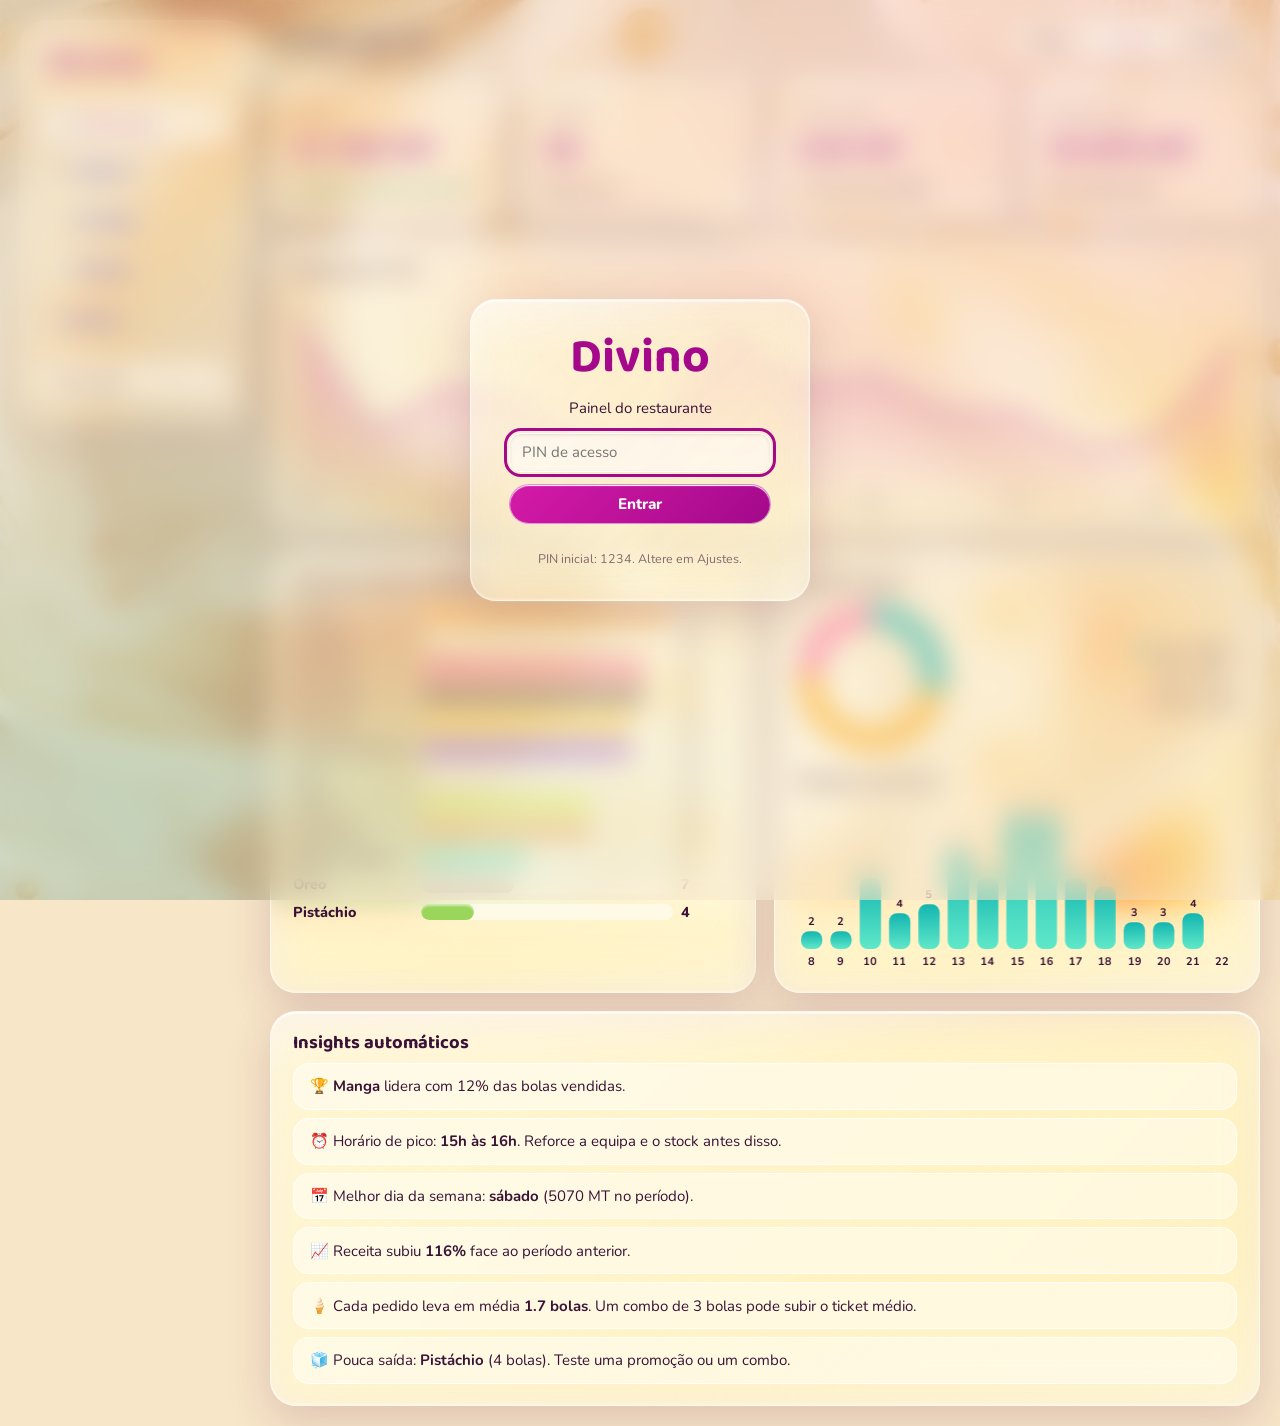
==== admin/index.html @ 0c8be206 "gelataria v1 gelataria completa na primeira versao, onde todas as fotos ainda sao as tiradas das red" ====
<!doctype html>
<html lang="pt">
<head>
<meta charset="utf-8">
<meta name="viewport" content="width=device-width,initial-scale=1">
<title>Divino · Painel do restaurante</title>
<meta name="robots" content="noindex">
<link rel="icon" href="../assets/favicon.svg">
<link href="https://fonts.googleapis.com/css2?family=Baloo+2:wght@600;800&family=Nunito:wght@400;600;800&display=swap" rel="stylesheet">
<link rel="stylesheet" href="admin.css">
</head>
<body>
<div id="gate" class="gate">
  <form id="pinForm" class="glass gate-card" autocomplete="off">
    <h1>Divino</h1><p>Painel do restaurante</p>
    <input id="pin" type="password" inputmode="numeric" placeholder="PIN de acesso" aria-label="PIN de acesso" autofocus>
    <button class="btn pri">Entrar</button>
    <small id="pinErr" role="alert"></small><small class="dim">PIN inicial: 1234. Altere em Ajustes.</small>
  </form>
</div>

<div class="app">
  <aside class="glass side">
    <h1>Divino</h1>
    <nav id="nav">
      <a href="#bi">📊 Visão geral</a><a href="#sabores">🍨 Sabores</a><a href="#cardapio">📋 Cardápio</a><a href="#pedidos">🧾 Pedidos</a><a href="#ajustes">⚙️ Ajustes</a>
    </nav>
    <a class="btn" href="../index.html" target="_blank">Ver o site</a>
  </aside>
  <main id="view"></main>
</div>
<script src="../js/store.js"></script>
<script src="admin.js"></script>
</body>
</html>
---- admin/admin.css ----
:root{--ink:#3a1236;--mag:#A3098A;--teal:#0e9893;--pink:#FF6FA8;--sun:#FFD23F}
*{box-sizing:border-box}
body{margin:0;min-height:100vh;font:400 15px/1.5 Nunito,system-ui,sans-serif;color:var(--ink);background:#f7e6c8 url(../assets/img/bg-gelato.jpg) center/cover fixed}
body::before{content:"";position:fixed;inset:0;background:radial-gradient(60% 50% at 80% 10%,#ff6fa855,transparent),radial-gradient(50% 50% at 10% 90%,#14b5b055,transparent);pointer-events:none}
h1,h2,h3{font-family:'Baloo 2',sans-serif;margin:0;line-height:1.1}h2{font-size:2rem}h3{font-size:1.15rem;margin-bottom:.6rem}
/* liquid glass */
.glass{position:relative;overflow:hidden;border-radius:26px;background:linear-gradient(135deg,rgba(255,255,255,.42),rgba(255,255,255,.12));backdrop-filter:blur(22px) saturate(190%) brightness(1.05);-webkit-backdrop-filter:blur(22px) saturate(190%) brightness(1.05);border:1px solid rgba(255,255,255,.6);box-shadow:inset 0 1.5px 1px rgba(255,255,255,.9),inset 0 -1.5px 1px rgba(255,255,255,.25),inset 0 0 30px rgba(255,255,255,.12),0 14px 44px rgba(120,50,90,.2)}
.glass::before{content:"";position:absolute;inset:0;background:radial-gradient(120% 55% at 15% -12%,rgba(255,255,255,.6),transparent 55%),radial-gradient(60% 40% at 100% 100%,rgba(255,255,255,.25),transparent);pointer-events:none}
.glass>*{position:relative}
.app{position:relative;display:grid;grid-template-columns:230px 1fr;gap:20px;padding:20px;max-width:1400px;margin:auto}
.side{padding:1.4rem 1rem;align-self:start;position:sticky;top:20px;display:grid;gap:1.2rem}.side h1{font-size:2.2rem;color:var(--mag);padding-left:.6rem}
nav{display:grid;gap:4px}nav a{padding:.7rem 1rem;border-radius:16px;text-decoration:none;font-weight:800;transition:background .2s}nav a:hover{background:rgba(255,255,255,.4)}
nav a.on{background:rgba(255,255,255,.65);box-shadow:inset 0 1px 1px #fff,0 4px 14px rgba(163,9,138,.18);color:var(--mag)}
main{display:grid;gap:18px;align-content:start;min-width:0}.head{display:flex;justify-content:space-between;align-items:center;gap:1rem;flex-wrap:wrap}
.card{padding:1.3rem 1.4rem}.grid{display:grid;gap:18px}.g4{grid-template-columns:repeat(auto-fit,minmax(190px,1fr))}.g2{grid-template-columns:repeat(auto-fit,minmax(340px,1fr))}
.kpi small{opacity:.7;font-weight:800}.kpi b{display:block;font:800 2.1rem 'Baloo 2';color:var(--mag)}.kpi span{font-size:.85rem;font-weight:800}.up{color:#0a8a4a}.down{color:#c0262d}
.btn{font:800 .95rem Nunito;border:1px solid rgba(255,255,255,.7);background:rgba(255,255,255,.5);color:var(--ink);padding:.55rem 1.1rem;border-radius:99px;cursor:pointer;text-decoration:none;display:inline-block;box-shadow:inset 0 1px 1px #fff;backdrop-filter:blur(8px)}
.btn:hover{background:rgba(255,255,255,.8)}.btn.pri{background:linear-gradient(135deg,#d41aa8,#A3098A);color:#fff;border-color:#ffffff88}.btn.dng{color:#c0262d}
input,select{font:inherit;color:inherit;background:rgba(255,255,255,.55);border:1px solid rgba(255,255,255,.8);border-radius:12px;padding:.45rem .7rem;box-shadow:inset 0 1px 3px rgba(120,50,90,.15);min-width:0}
input[type=color]{padding:0;width:40px;height:36px;cursor:pointer}input:focus-visible,select:focus-visible,.btn:focus-visible,nav a:focus-visible{outline:3px solid var(--mag);outline-offset:2px}
.row{display:grid;grid-template-columns:44px 1fr 110px 64px 40px;gap:10px;align-items:center;padding:.5rem 0;border-bottom:1px solid rgba(255,255,255,.55)}.row.mn{grid-template-columns:1fr 110px 64px 40px}.row:last-child{border:0}
.num{display:flex;align-items:center;gap:6px}.num input{width:76px}
.sw{position:relative;width:52px;height:30px;display:inline-block}.sw input{position:absolute;opacity:0;inset:0;margin:0;cursor:pointer;z-index:2}
.sw span{position:absolute;inset:0;border-radius:99px;background:rgba(120,50,90,.28);box-shadow:inset 0 2px 4px rgba(0,0,0,.2);transition:.25s}.sw span::after{content:"";position:absolute;top:3px;left:3px;width:24px;height:24px;border-radius:50%;background:#fff;box-shadow:0 2px 6px rgba(0,0,0,.3);transition:.25s}
.sw input:checked+span{background:#17b890}.sw input:checked+span::after{transform:translateX(22px)}.sw input:focus-visible+span{outline:3px solid var(--mag)}
.big{display:flex;align-items:center;gap:1rem;justify-content:space-between}
canvas{width:100%;height:220px;display:block}
.hb{display:grid;grid-template-columns:120px 1fr 52px;gap:8px;align-items:center;margin:.35rem 0;font-weight:800;font-size:.9rem}.hb div{height:16px;border-radius:99px;background:rgba(255,255,255,.5);overflow:hidden}.hb i{display:block;height:100%;border-radius:99px;background:var(--c,#d41aa8);box-shadow:inset 0 2px 2px #fff8}
.donut{width:150px;height:150px;border-radius:50%;flex:none;box-shadow:0 8px 20px rgba(0,0,0,.15);-webkit-mask:radial-gradient(circle,transparent 46%,#000 47%);mask:radial-gradient(circle,transparent 46%,#000 47%)}.legend{display:grid;gap:4px;font-weight:800}.legend i{display:inline-block;width:12px;height:12px;border-radius:50%;margin-right:6px}
.ins{display:grid;gap:8px;margin:0;padding:0;list-style:none}.ins li{padding:.7rem 1rem;border-radius:16px;background:rgba(255,255,255,.45);border:1px solid rgba(255,255,255,.7)}
.seg{display:inline-flex;gap:4px;padding:4px;border-radius:99px;background:rgba(255,255,255,.4)}.seg button{border:0;background:none;padding:.4rem 1rem;border-radius:99px;font:800 .9rem Nunito;cursor:pointer;color:var(--ink)}.seg .on{background:#fff;box-shadow:0 2px 8px rgba(163,9,138,.25);color:var(--mag)}
table{width:100%;border-collapse:collapse}th,td{text-align:left;padding:.55rem .4rem;border-bottom:1px solid rgba(255,255,255,.6);vertical-align:top}th{font-size:.8rem;opacity:.7}.tag{padding:.1rem .6rem;border-radius:99px;background:#ffd23f;font-weight:800;font-size:.78rem}.tag.demo{background:#e4c9ff}
details{margin-bottom:.6rem}summary{cursor:pointer;font:800 1.1rem 'Baloo 2';padding:.4rem 0}
.gate{position:fixed;inset:0;z-index:100;display:grid;place-items:center;background:rgba(247,230,200,.5);backdrop-filter:blur(14px)}.gate[hidden]{display:none}
.gate-card{padding:2rem 2.4rem;display:grid;gap:.8rem;text-align:center;width:min(340px,90vw)}.gate-card h1{font-size:3rem;color:var(--mag)}.gate-card p{margin:0}#pinErr{color:#c0262d;font-weight:800}.dim{opacity:.6}
@media(max-width:860px){.app{grid-template-columns:1fr;padding:12px}.side{position:static;grid-template-columns:1fr}nav{grid-template-columns:repeat(auto-fit,minmax(120px,1fr))}.row{grid-template-columns:40px 1fr 96px 56px 36px}.hb{grid-template-columns:90px 1fr 44px}}
@media(prefers-reduced-motion:reduce){*{transition:none!important}}
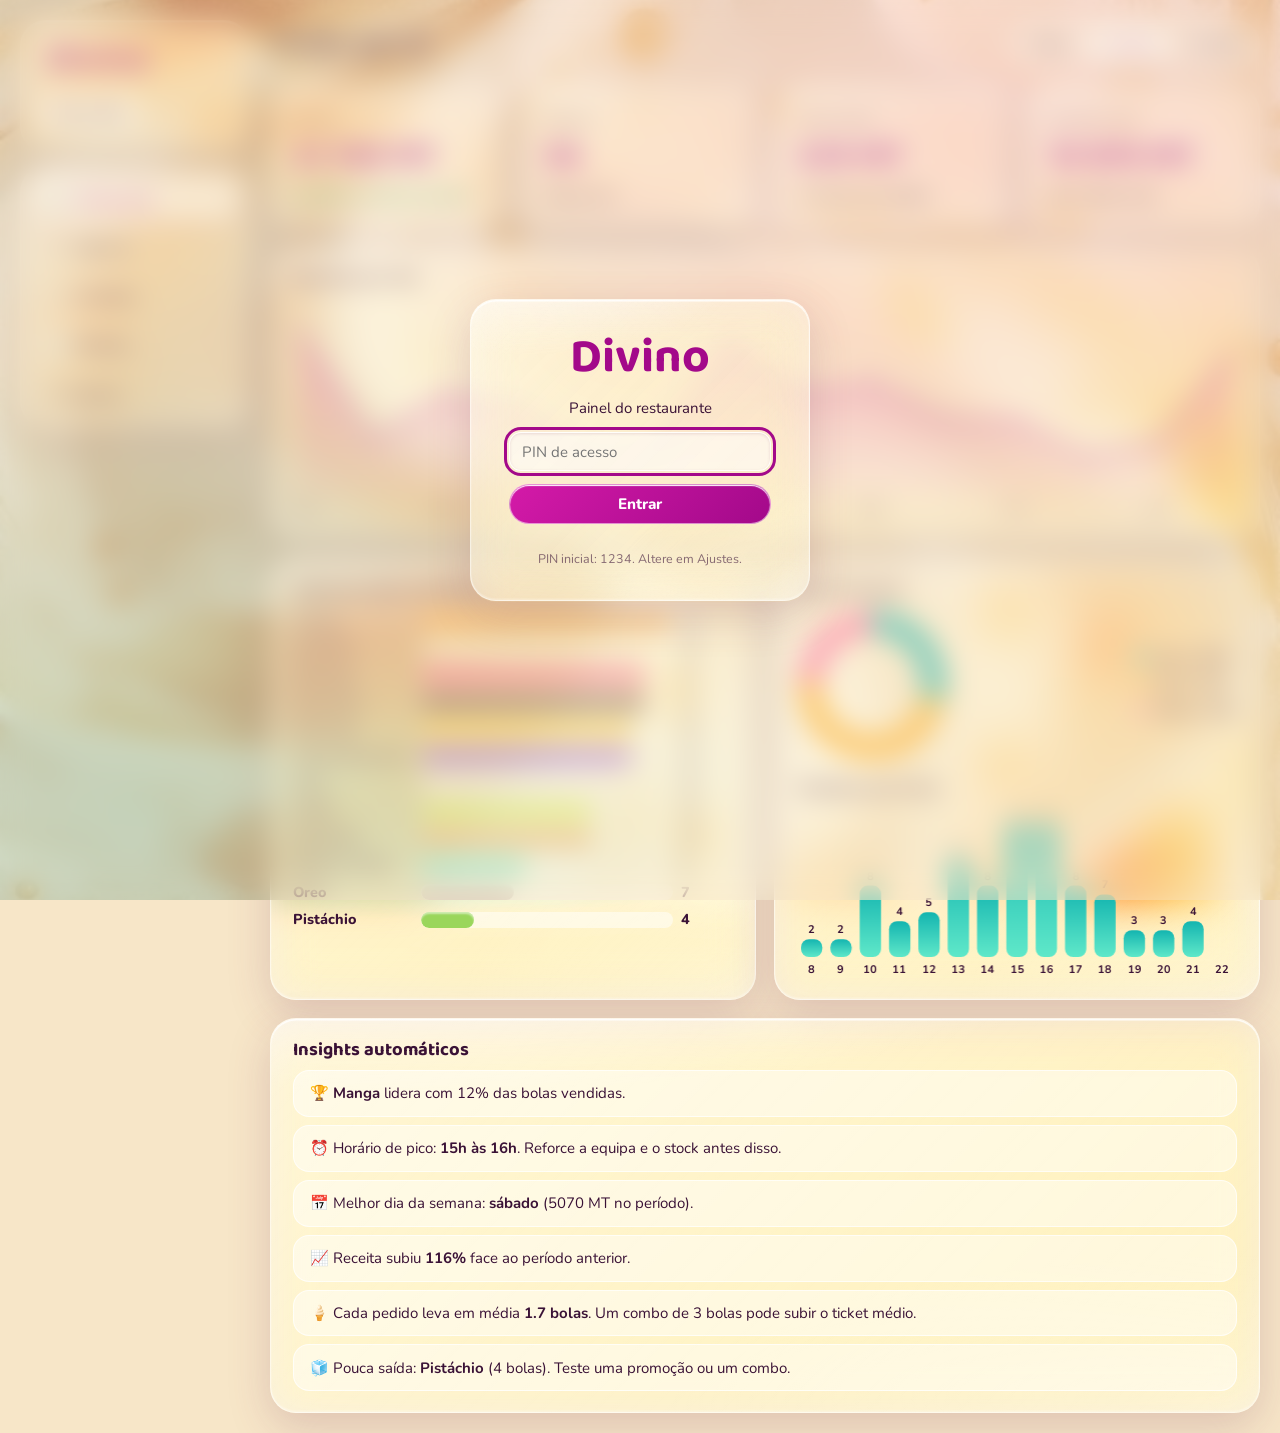
==== commit 6e07a804: "responsive UI ui melhor para os despositivos android e ios e tablets" ====
--- a/admin/index.html
+++ b/admin/index.html
@@ -2,7 +2,8 @@
 <html lang="pt">
 <head>
 <meta charset="utf-8">
-<meta name="viewport" content="width=device-width,initial-scale=1">
+<meta name="viewport" content="width=device-width,initial-scale=1,viewport-fit=cover">
+<meta name="theme-color" content="#f7e6c8">
 <title>Divino · Painel do restaurante</title>
 <meta name="robots" content="noindex">
 <link rel="icon" href="../assets/favicon.svg">
@@ -20,12 +21,11 @@
 </div>
 
 <div class="app">
-  <aside class="glass side">
-    <h1>Divino</h1>
-    <nav id="nav">
-      <a href="#bi">📊 Visão geral</a><a href="#sabores">🍨 Sabores</a><a href="#cardapio">📋 Cardápio</a><a href="#pedidos">🧾 Pedidos</a><a href="#ajustes">⚙️ Ajustes</a>
+  <aside class="side">
+    <div class="glass brand"><h1>Divino</h1><a class="btn" href="../index.html" target="_blank">Ver o site</a></div>
+    <nav id="nav" class="glass" aria-label="Secções">
+      <a href="#bi"><i>📊</i><span>Visão geral</span></a><a href="#sabores"><i>🍨</i><span>Sabores</span></a><a href="#cardapio"><i>📋</i><span>Cardápio</span></a><a href="#pedidos"><i>🧾</i><span>Pedidos</span></a><a href="#ajustes"><i>⚙️</i><span>Ajustes</span></a>
     </nav>
-    <a class="btn" href="../index.html" target="_blank">Ver o site</a>
   </aside>
   <main id="view"></main>
 </div>
--- a/admin/admin.css
+++ b/admin/admin.css
@@ -1,6 +1,6 @@
 :root{--ink:#3a1236;--mag:#A3098A;--teal:#0e9893;--pink:#FF6FA8;--sun:#FFD23F}
 *{box-sizing:border-box}
-body{margin:0;min-height:100vh;font:400 15px/1.5 Nunito,system-ui,sans-serif;color:var(--ink);background:#f7e6c8 url(../assets/img/bg-gelato.jpg) center/cover fixed}
+body{margin:0;overflow-x:hidden;-webkit-tap-highlight-color:transparent;min-height:100vh;font:400 15px/1.5 Nunito,system-ui,sans-serif;color:var(--ink);background:#f7e6c8 url(../assets/img/bg-gelato.jpg) center/cover fixed}
 body::before{content:"";position:fixed;inset:0;background:radial-gradient(60% 50% at 80% 10%,#ff6fa855,transparent),radial-gradient(50% 50% at 10% 90%,#14b5b055,transparent);pointer-events:none}
 h1,h2,h3{font-family:'Baloo 2',sans-serif;margin:0;line-height:1.1}h2{font-size:2rem}h3{font-size:1.15rem;margin-bottom:.6rem}
 /* liquid glass */
@@ -8,11 +8,11 @@
 .glass::before{content:"";position:absolute;inset:0;background:radial-gradient(120% 55% at 15% -12%,rgba(255,255,255,.6),transparent 55%),radial-gradient(60% 40% at 100% 100%,rgba(255,255,255,.25),transparent);pointer-events:none}
 .glass>*{position:relative}
 .app{position:relative;display:grid;grid-template-columns:230px 1fr;gap:20px;padding:20px;max-width:1400px;margin:auto}
-.side{padding:1.4rem 1rem;align-self:start;position:sticky;top:20px;display:grid;gap:1.2rem}.side h1{font-size:2.2rem;color:var(--mag);padding-left:.6rem}
-nav{display:grid;gap:4px}nav a{padding:.7rem 1rem;border-radius:16px;text-decoration:none;font-weight:800;transition:background .2s}nav a:hover{background:rgba(255,255,255,.4)}
+.side{align-self:start;position:sticky;top:20px;display:grid;gap:14px}.brand{padding:1.2rem 1rem;display:grid;gap:.8rem;justify-items:start}.brand h1{font-size:2.2rem;color:var(--mag);padding-left:.6rem}nav{padding:.6rem}nav a i{font-style:normal;margin-right:.55rem}
+nav{display:grid;gap:4px}nav a{color:inherit;padding:.7rem 1rem;border-radius:16px;text-decoration:none;font-weight:800;transition:background .2s}nav a:hover{background:rgba(255,255,255,.4)}
 nav a.on{background:rgba(255,255,255,.65);box-shadow:inset 0 1px 1px #fff,0 4px 14px rgba(163,9,138,.18);color:var(--mag)}
 main{display:grid;gap:18px;align-content:start;min-width:0}.head{display:flex;justify-content:space-between;align-items:center;gap:1rem;flex-wrap:wrap}
-.card{padding:1.3rem 1.4rem}.grid{display:grid;gap:18px}.g4{grid-template-columns:repeat(auto-fit,minmax(190px,1fr))}.g2{grid-template-columns:repeat(auto-fit,minmax(340px,1fr))}
+.card{padding:1.3rem 1.4rem}.grid{display:grid;gap:18px}.g4{grid-template-columns:repeat(auto-fit,minmax(min(100%,170px),1fr))}.g2{grid-template-columns:repeat(auto-fit,minmax(min(100%,340px),1fr))}
 .kpi small{opacity:.7;font-weight:800}.kpi b{display:block;font:800 2.1rem 'Baloo 2';color:var(--mag)}.kpi span{font-size:.85rem;font-weight:800}.up{color:#0a8a4a}.down{color:#c0262d}
 .btn{font:800 .95rem Nunito;border:1px solid rgba(255,255,255,.7);background:rgba(255,255,255,.5);color:var(--ink);padding:.55rem 1.1rem;border-radius:99px;cursor:pointer;text-decoration:none;display:inline-block;box-shadow:inset 0 1px 1px #fff;backdrop-filter:blur(8px)}
 .btn:hover{background:rgba(255,255,255,.8)}.btn.pri{background:linear-gradient(135deg,#d41aa8,#A3098A);color:#fff;border-color:#ffffff88}.btn.dng{color:#c0262d}
@@ -33,5 +33,26 @@
 details{margin-bottom:.6rem}summary{cursor:pointer;font:800 1.1rem 'Baloo 2';padding:.4rem 0}
 .gate{position:fixed;inset:0;z-index:100;display:grid;place-items:center;background:rgba(247,230,200,.5);backdrop-filter:blur(14px)}.gate[hidden]{display:none}
 .gate-card{padding:2rem 2.4rem;display:grid;gap:.8rem;text-align:center;width:min(340px,90vw)}.gate-card h1{font-size:3rem;color:var(--mag)}.gate-card p{margin:0}#pinErr{color:#c0262d;font-weight:800}.dim{opacity:.6}
-@media(max-width:860px){.app{grid-template-columns:1fr;padding:12px}.side{position:static;grid-template-columns:1fr}nav{grid-template-columns:repeat(auto-fit,minmax(120px,1fr))}.row{grid-template-columns:40px 1fr 96px 56px 36px}.hb{grid-template-columns:90px 1fr 44px}}
 @media(prefers-reduced-motion:reduce){*{transition:none!important}}
+
+.big{flex-wrap:wrap}.row>*{min-width:0}.row input:not([type=color]):not([type=number]){width:100%}
+.row:not(.mn)>:nth-child(1){grid-area:c}.row:not(.mn)>:nth-child(2){grid-area:n}.row:not(.mn)>:nth-child(3){grid-area:p}.row:not(.mn)>:nth-child(4){grid-area:s}.row:not(.mn)>:nth-child(5){grid-area:d}
+.row.mn>:nth-child(1){grid-area:n}.row.mn>:nth-child(2){grid-area:p}.row.mn>:nth-child(3){grid-area:s}.row.mn>:nth-child(4){grid-area:d}
+.row{grid-template-columns:44px 1fr 110px 64px 40px;grid-template-areas:"c n p s d"}.row.mn{grid-template-columns:1fr 110px 64px 40px;grid-template-areas:"n p s d"}
+.btn,.seg button,.sw{min-height:40px}.sw{min-height:30px}
+@media(max-width:1000px){.app{grid-template-columns:200px 1fr;gap:14px;padding:14px}}
+@media(max-width:860px){
+  body{padding-bottom:calc(84px + env(safe-area-inset-bottom))}.app{grid-template-columns:1fr;padding:12px;gap:12px}
+  .glass{border-radius:22px;backdrop-filter:blur(14px) saturate(170%);-webkit-backdrop-filter:blur(14px) saturate(170%)}
+  .side{position:static}.brand{display:flex;justify-content:space-between;align-items:center;padding:.6rem 1rem}.brand h1{font-size:1.7rem;padding:0}
+  nav.glass{position:fixed;left:10px;right:10px;bottom:max(10px,env(safe-area-inset-bottom));z-index:60;display:flex;padding:.35rem;gap:2px;max-width:640px;margin:0 auto}
+  nav a{flex:1;display:grid;justify-items:center;gap:0;padding:.4rem .2rem;font-size:.68rem;border-radius:18px;line-height:1.15}nav a i{margin:0;font-size:1.25rem}
+  h2{font-size:1.6rem}.card{padding:1rem}
+  .row{grid-template-columns:44px minmax(0,1fr) auto;grid-template-areas:"c n d" "p p s";gap:8px 10px;padding:.7rem 0}
+  .row.mn{grid-template-columns:minmax(0,1fr) auto;grid-template-areas:"n d" "p s"}
+  .row .sw{justify-self:end}.row .num input{width:96px}.row .btn{padding:.4rem .8rem}
+  .hb{grid-template-columns:92px 1fr 40px}.donut{width:120px;height:120px}canvas{height:190px}
+  table,tbody{display:block}tr:first-child{display:none}tr{display:grid;grid-template-columns:1fr auto;gap:2px 10px;padding:.7rem 0;border-bottom:1px solid rgba(255,255,255,.6)}td{border:0;padding:.1rem 0}td:nth-child(2){grid-column:1/-1;order:3}td:nth-child(3){text-align:right;font-weight:800}td:nth-child(4){order:4}td:nth-child(5){order:5;text-align:right}
+}
+@media(max-width:420px){.kpi b{font-size:1.6rem}.seg button{padding:.4rem .7rem}}
+@media(prefers-reduced-motion:reduce){*{transition:none!important}}
